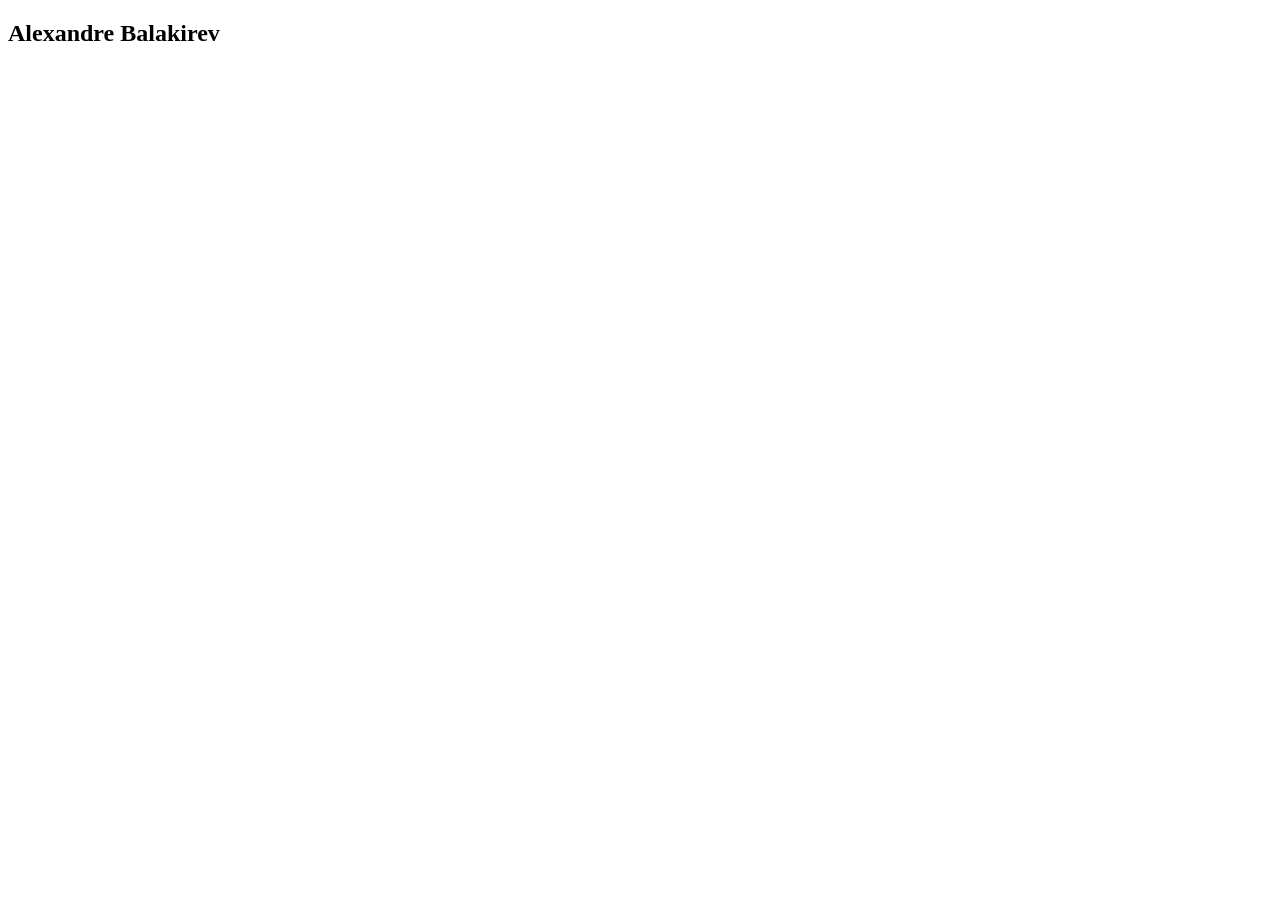
==== index.html @ 9295a357 "model imported" ====
<!DOCTYPE html>
<html lang="en">
<head>
    <meta charset="UTF-8">
    <meta name="viewport" content="width=device-width, initial-scale=1.0">
    <title>Resume</title>
</head>
<body>
    <div id="page">
        <aside>
            <div id="photo-container"></div>
            <div id="profile"></div>
            <div id="skills"></div>
            <div id="certifications"></div>
            <div id="langaues"></div>
            <div id="hobbies"></div>
        </aside>
        <main>
            <header id="main-header">
                <h2 id="name">Alexandre Balakirev</h2>
                <h1 id="job"></h1>
                <div id="links"></div>
            </header>
            <section id="contact"></section>
            <section id="experiance"></section>
            <section id="education"></section>

        </main>
    </div>
</body>
</html>
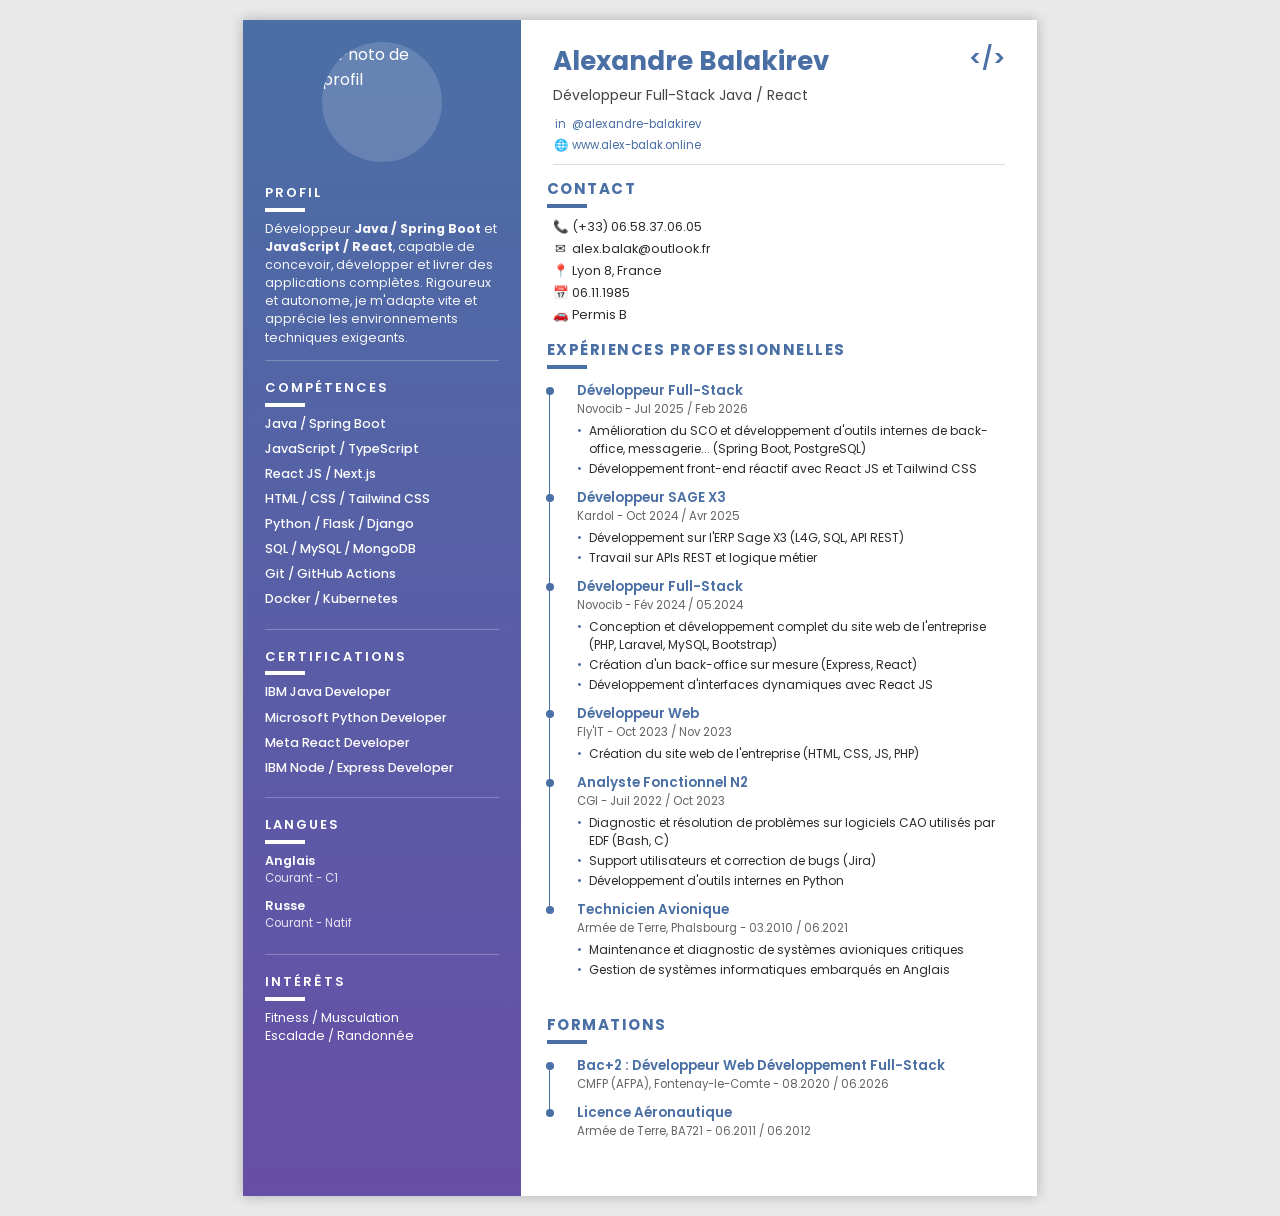
==== commit ebfe81dd: "working resume put to a template" ====
--- a/index.html
+++ b/index.html
@@ -1,31 +1,183 @@
 <!DOCTYPE html>
-<html lang="en">
+<html lang="fr">
 <head>
-    <meta charset="UTF-8">
-    <meta name="viewport" content="width=device-width, initial-scale=1.0">
-    <title>Resume</title>
+<meta charset="UTF-8">
+<meta name="viewport" content="width=device-width, initial-scale=1.0">
+<title>CV - Alexandre Balakirev</title>
+<link rel="preconnect" href="https://fonts.googleapis.com">
+<link href="https://fonts.googleapis.com/css2?family=Poppins:wght@400;500;600;700&display=swap" rel="stylesheet">
+<link rel="stylesheet" href="style.css">
 </head>
 <body>
     <div id="page">
+
+        <!-- ===================== ASIDE / SIDEBAR ===================== -->
         <aside>
-            <div id="photo-container"></div>
-            <div id="profile"></div>
-            <div id="skills"></div>
-            <div id="certifications"></div>
-            <div id="langaues"></div>
-            <div id="hobbies"></div>
+            <div id="photo-container">
+                <img src="photo.jpg" alt="Photo de profil" id="photo">
+            </div>
+
+            <div class="aside-block" id="profile">
+                <h3 class="aside-title">Profil</h3>
+                <p>
+                    Développeur <strong>Java / Spring Boot</strong> et <strong>JavaScript / React</strong>,
+                    capable de concevoir, développer et livrer des applications complètes.
+                    Rigoureux et autonome, je m'adapte vite et apprécie les environnements
+                    techniques exigeants.
+                </p>
+            </div>
+
+            <div class="aside-block" id="skills">
+                <h3 class="aside-title">Compétences</h3>
+                <ul>
+                    <li>Java / Spring Boot</li>
+                    <li>JavaScript / TypeScript</li>
+                    <li>React JS / Next.js</li>
+                    <li>HTML / CSS / Tailwind CSS</li>
+                    <li>Python / Flask / Django</li>
+                    <li>SQL / MySQL / MongoDB</li>
+                    <li>Git / GitHub Actions</li>
+                    <li>Docker / Kubernetes</li>
+                </ul>
+            </div>
+
+            <div class="aside-block" id="certifications">
+                <h3 class="aside-title">Certifications</h3>
+                <ul class="no-bullets">
+                    <li>IBM Java Developer</li>
+                    <li>Microsoft Python Developer</li>
+                    <li>Meta React Developer</li>
+                    <li>IBM Node / Express Developer</li>
+                </ul>
+            </div>
+
+            <div class="aside-block" id="languages">
+                <h3 class="aside-title">Langues</h3>
+                <div class="lang-item">
+                    <span class="lang-name">Anglais</span>
+                    <span class="lang-level">Courant - C1</span>
+                </div>
+                <div class="lang-item">
+                    <span class="lang-name">Russe</span>
+                    <span class="lang-level">Courant - Natif</span>
+                </div>
+            </div>
+
+            <div class="aside-block" id="hobbies">
+                <h3 class="aside-title">Intérêts</h3>
+                <ul class="no-bullets">
+                    <li>Fitness / Musculation</li>
+                    <li>Escalade / Randonnée</li>
+                </ul>
+            </div>
         </aside>
+
+        <!-- ===================== MAIN CONTENT ===================== -->
         <main>
             <header id="main-header">
-                <h2 id="name">Alexandre Balakirev</h2>
-                <h1 id="job"></h1>
-                <div id="links"></div>
+                <div id="header-text">
+                    <h1 id="name">Alexandre Balakirev</h1>
+                    <h2 id="job">Développeur Full-Stack Java / React</h2>
+                    <div id="links">
+                        <a href="https://linkedin.com/in/alexandre-balakirev" target="_blank">
+                            <span class="icon">in</span> @alexandre-balakirev
+                        </a>
+                        <a href="https://www.alex-balak.online" target="_blank">
+                            <span class="icon">&#127760;</span> www.alex-balak.online
+                        </a>
+                    </div>
+                </div>
+                <div id="header-icon">&lt;/&gt;</div>
             </header>
-            <section id="contact"></section>
-            <section id="experiance"></section>
-            <section id="education"></section>
+
+            <section id="contact">
+                <h3 class="section-title">Contact</h3>
+                <div class="contact-grid">
+                    <div class="contact-item"><span class="icon">&#128222;</span> (+33) 06.58.37.06.05</div>
+                    <div class="contact-item"><span class="icon">&#9993;</span> alex.balak@outlook.fr</div>
+                    <div class="contact-item"><span class="icon">&#128205;</span> Lyon 8, France</div>
+                    <div class="contact-item"><span class="icon">&#128197;</span> 06.11.1985</div>
+                    <div class="contact-item"><span class="icon">&#128663;</span> Permis B</div>
+                </div>
+            </section>
+
+            <section id="experience">
+                <h3 class="section-title">Expériences Professionnelles</h3>
+                <div class="timeline">
+
+                    <div class="timeline-item">
+                        <h4 class="job-title">Développeur Full-Stack</h4>
+                        <p class="job-meta">Novocib - Jul 2025 / Feb 2026</p>
+                        <ul>
+                            <li>Amélioration du SCO et développement d'outils internes de back-office, messagerie... (Spring Boot, PostgreSQL)</li>
+                            <li>Développement front-end réactif avec React JS et Tailwind CSS</li>
+                        </ul>
+                    </div>
+
+                    <div class="timeline-item">
+                        <h4 class="job-title">Développeur SAGE X3</h4>
+                        <p class="job-meta">Kardol - Oct 2024 / Avr 2025</p>
+                        <ul>
+                            <li>Développement sur l'ERP Sage X3 (L4G, SQL, API REST)</li>
+                            <li>Travail sur APIs REST et logique métier</li>
+                        </ul>
+                    </div>
+
+                    <div class="timeline-item">
+                        <h4 class="job-title">Développeur Full-Stack</h4>
+                        <p class="job-meta">Novocib - Fév 2024 / 05.2024</p>
+                        <ul>
+                            <li>Conception et développement complet du site web de l'entreprise (PHP, Laravel, MySQL, Bootstrap)</li>
+                            <li>Création d'un back-office sur mesure (Express, React)</li>
+                            <li>Développement d'interfaces dynamiques avec React JS</li>
+                        </ul>
+                    </div>
+
+                    <div class="timeline-item">
+                        <h4 class="job-title">Développeur Web</h4>
+                        <p class="job-meta">Fly'IT - Oct 2023 / Nov 2023</p>
+                        <ul>
+                            <li>Création du site web de l'entreprise (HTML, CSS, JS, PHP)</li>
+                        </ul>
+                    </div>
+
+                    <div class="timeline-item">
+                        <h4 class="job-title">Analyste Fonctionnel N2</h4>
+                        <p class="job-meta">CGI - Juil 2022 / Oct 2023</p>
+                        <ul>
+                            <li>Diagnostic et résolution de problèmes sur logiciels CAO utilisés par EDF (Bash, C)</li>
+                            <li>Support utilisateurs et correction de bugs (Jira)</li>
+                            <li>Développement d'outils internes en Python</li>
+                        </ul>
+                    </div>
+
+                    <div class="timeline-item">
+                        <h4 class="job-title">Technicien Avionique</h4>
+                        <p class="job-meta">Armée de Terre, Phalsbourg - 03.2010 / 06.2021</p>
+                        <ul>
+                            <li>Maintenance et diagnostic de systèmes avioniques critiques</li>
+                            <li>Gestion de systèmes informatiques embarqués en Anglais</li>
+                        </ul>
+                    </div>
+
+                </div>
+            </section>
+
+            <section id="education">
+                <h3 class="section-title">Formations</h3>
+                <div class="timeline">
+                    <div class="timeline-item">
+                        <h4 class="job-title">Bac+2 : Développeur Web Développement Full-Stack</h4>
+                        <p class="job-meta">CMFP (AFPA), Fontenay-le-Comte - 08.2020 / 06.2026</p>
+                    </div>
+                    <div class="timeline-item">
+                        <h4 class="job-title">Licence Aéronautique</h4>
+                        <p class="job-meta">Armée de Terre, BA721 - 06.2011 / 06.2012</p>
+                    </div>
+                </div>
+            </section>
 
         </main>
     </div>
 </body>
-</html>+</html>
--- a/style.css
+++ b/style.css
@@ -0,0 +1,331 @@
+/* ==========================================================
+   RESET & BASE
+   ========================================================== */
+* {
+    margin: 0;
+    padding: 0;
+    box-sizing: border-box;
+}
+
+body {
+    font-family: 'Poppins', Arial, sans-serif;
+    background: #e9e9e9;
+    display: flex;
+    justify-content: center;
+    padding: 20px 0;
+}
+
+a {
+    color: inherit;
+    text-decoration: none;
+}
+
+ul {
+    list-style: none;
+}
+
+/* ==========================================================
+   PAGE — A4 FORMAT (210mm x 297mm)
+   ========================================================== */
+#page {
+    width: 210mm;
+    min-height: 297mm;
+    display: flex;
+    background: #fff;
+    box-shadow: 0 0 12px rgba(0, 0, 0, 0.25);
+    overflow: hidden;
+}
+
+/* ==========================================================
+   ASIDE / SIDEBAR
+   ========================================================== */
+aside {
+    width: 35%;
+    background: linear-gradient(180deg, #4A6FA5 0%, #674EA7 100%);
+    color: #fff;
+    padding: 22px 22px;
+    display: flex;
+    flex-direction: column;
+    gap: 18px;
+}
+
+#photo-container {
+    display: flex;
+    justify-content: center;
+    margin-bottom: 4px;
+}
+
+#photo-container img,
+#photo {
+    width: 120px;
+    height: 120px;
+    border-radius: 50%;
+    object-fit: cover;
+    background: rgba(255, 255, 255, 0.15);
+}
+
+.aside-title {
+    font-size: 13px;
+    letter-spacing: 2px;
+    text-transform: uppercase;
+    font-weight: 600;
+    margin-bottom: 8px;
+    position: relative;
+}
+
+.aside-title::after {
+    content: "";
+    display: block;
+    width: 40px;
+    height: 4px;
+    background: #fff;
+    margin-top: 5px;
+}
+
+.aside-block {
+    font-size: 12.5px;
+    line-height: 1.45;
+    border-bottom: 1px solid rgba(255, 255, 255, 0.25);
+    padding-bottom: 13px;
+}
+
+.aside-block:last-child {
+    border-bottom: none;
+}
+
+#profile p {
+    opacity: 0.95;
+}
+
+#skills ul li,
+#certifications ul li {
+    margin-bottom: 7px;
+    font-weight: 500;
+    position: relative;
+    padding-left: 0;
+}
+
+.no-bullets li {
+    list-style: none;
+}
+
+.lang-item {
+    margin-bottom: 10px;
+}
+
+.lang-name {
+    display: block;
+    font-weight: 600;
+}
+
+.lang-level {
+    display: block;
+    font-size: 11.5px;
+    opacity: 0.85;
+}
+
+/* ==========================================================
+   MAIN CONTENT
+   ========================================================== */
+main {
+    width: 65%;
+    padding: 22px 32px;
+    color: #2b2b2b;
+}
+
+#main-header {
+    display: flex;
+    justify-content: space-between;
+    align-items: flex-start;
+    border-bottom: 1px solid #ddd;
+    padding-bottom: 10px;
+    margin-bottom: 12px;
+}
+
+#name {
+    font-size: 26px;
+    font-weight: 700;
+    color: #4A6FA5;
+}
+
+#job {
+    font-size: 14px;
+    font-weight: 400;
+    color: #444;
+    margin-top: 4px;
+}
+
+#links {
+    margin-top: 10px;
+    display: flex;
+    flex-direction: column;
+    gap: 4px;
+    font-size: 11.5px;
+}
+
+#links a {
+    color: #4A6FA5;
+}
+
+#header-icon {
+    font-size: 22px;
+    color: #4A6FA5;
+    font-weight: 600;
+}
+
+.icon {
+    display: inline-block;
+    width: 16px;
+    text-align: center;
+}
+
+.section-title {
+    font-size: 15px;
+    letter-spacing: 1.5px;
+    text-transform: uppercase;
+    color: #4A6FA5;
+    font-weight: 700;
+    margin-bottom: 10px;
+    position: relative;
+    margin-left: -6px;
+}
+
+.section-title::after {
+    content: "";
+    display: block;
+    width: 40px;
+    height: 4px;
+    background: #4A6FA5;
+    margin-top: 4px;
+}
+
+#contact {
+    margin-bottom: 14px;
+}
+
+.contact-grid {
+    display: flex;
+    flex-direction: column;
+    gap: 4px;
+    font-size: 12.5px;
+}
+
+#experience,
+#education {
+    margin-bottom: 14px;
+}
+
+/* ==========================================================
+   TIMELINE
+   ========================================================== */
+.timeline {
+    position: relative;
+    padding-left: 12px;
+    margin-top: 12px;
+    padding-bottom: 10px;
+}
+
+
+.timeline-item {
+    position: relative;
+    margin-bottom: 10px;
+    padding-left: 12px;
+}
+
+/* Vertical line */
+.timeline::before {
+    content: "";
+    position: absolute;
+    left: -4px;
+    top: 7px;
+    bottom: 50px;
+    width: 1px !important;
+    background: #4A6FA5;
+}
+
+#experience .timeline::before {
+    bottom: 90px !important;
+}
+
+/* DOTS */
+.timeline-item::before {
+    content: "";
+    position: absolute;
+    left: -19px;
+    top: 6px;
+    width: 8px;
+    height: 8px;
+    border-radius: 50%;
+    background: #4A6FA5;
+}
+
+.job-title {
+    font-size: 13.5px;
+    font-weight: 600;
+    color: #4A6FA5;
+}
+
+.job-meta {
+    font-size: 11.5px;
+    color: #666;
+    margin-bottom: 4px;
+}
+
+.timeline-item ul {
+    font-size: 12px;
+    line-height: 1.5;
+}
+
+.timeline-item ul li {
+    position: relative;
+    padding-left: 12px;
+    margin-bottom: 2px;
+}
+
+.timeline-item ul li::before {
+    content: "•";
+    position: absolute;
+    left: 0;
+    color: #4A6FA5;
+}
+
+/* ==========================================================
+   PRINT / PDF EXPORT — FIXED
+   ========================================================== */
+@media print {
+
+    /* Force background colors & gradients */
+    * {
+        -webkit-print-color-adjust: exact !important;
+        print-color-adjust: exact !important;
+    }
+
+    html, body {
+        background: none !important;
+        padding: 0 !important;
+        margin: 0 !important;
+        height: 297mm;
+    }
+
+    #page {
+        width: 210mm !important;
+        height: 297mm !important;
+        min-height: 0 !important;
+        max-height: 297mm !important;
+        box-shadow: none !important;
+        margin: 0 !important;
+        overflow: hidden !important;
+        page-break-after: avoid !important;
+        page-break-inside: avoid !important;
+    }
+
+    aside, main {
+        height: 297mm !important;
+        overflow: hidden !important;
+    }
+
+    @page {
+        size: A4;
+        margin: 0;
+    }
+}
